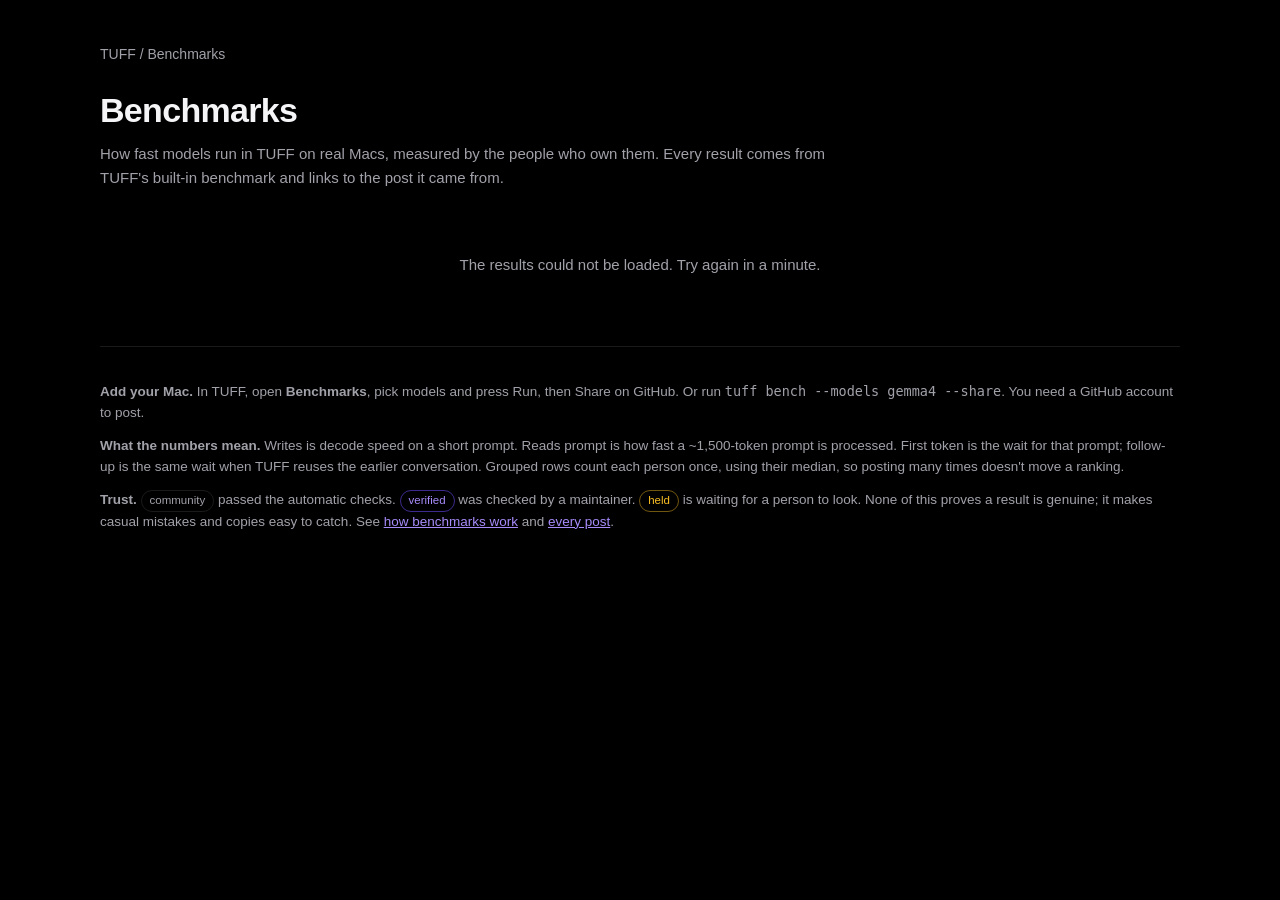
==== benchmarks/index.html @ 03c44d81 "Release TUFF 8.1.0: community benchmarks and a cleaner app Add a Benchmarks screen and `tuff bench`," ====
<!doctype html>
<html lang="en">
<head>
<meta charset="utf-8">
<meta name="viewport" content="width=device-width, initial-scale=1">
<meta http-equiv="Content-Security-Policy" content="default-src 'self'; script-src 'self'; style-src 'self' 'unsafe-inline'; img-src 'self'; connect-src 'self'; base-uri 'none'; form-action 'none'">
<title>TUFF Benchmarks: local LLM speed on Apple Silicon Macs</title>
<meta name="description" content="Community benchmarks of TUFF on Apple Silicon: decode speed, prompt processing and time to first token for Gemma, Qwen, GPT-OSS and MiniMax models on real Macs.">
<meta property="og:title" content="TUFF Benchmarks">
<meta property="og:description" content="How fast local language models run on real Apple Silicon Macs, measured by TUFF users.">
<meta property="og:image" content="https://rexmhall09.github.io/TUFF/assets/tuff-chat.png">
<link rel="icon" type="image/png" href="../assets/tuff-icon.png">
<style>
  :root {
    --bg: #000000;
    --surface: #121216;
    --surface-raised: #1a1a21;
    --border: rgba(255, 255, 255, 0.10);
    --text: #f5f5f7;
    --muted: #a1a1aa;
    --violet: #6F4DFF;
    --violet-light: #A78BFA;
    --green: #4ade80;
    --amber: #fbbf24;
  }
  * { box-sizing: border-box; }
  html { -webkit-text-size-adjust: 100%; }
  body {
    margin: 0; background: var(--bg); color: var(--text);
    font: 15px/1.55 -apple-system, BlinkMacSystemFont, "SF Pro Text", "Helvetica Neue", Arial, sans-serif;
    -webkit-font-smoothing: antialiased;
  }
  .wrap { max-width: 1120px; margin: 0 auto; padding: 0 20px; }
  header { padding: 44px 0 18px; }
  .crumbs { font-size: 14px; color: var(--muted); margin-bottom: 18px; }
  .crumbs a { color: var(--muted); text-decoration: none; }
  .crumbs a:hover { color: var(--text); }
  h1 { margin: 0 0 6px; font-size: 34px; letter-spacing: -0.02em; }
  h2 { font-size: 20px; margin: 30px 0 10px; letter-spacing: -0.01em; }
  p { color: var(--muted); margin: 0 0 12px; }
  a { color: var(--violet-light); }
  .lead { max-width: 760px; }
  .controls { display: flex; flex-wrap: wrap; gap: 10px; align-items: center; margin: 18px 0 14px; }
  select, .toggle {
    background: var(--surface); color: var(--text); border: 1px solid var(--border);
    border-radius: 999px; padding: 7px 12px; font: inherit; font-size: 14px;
  }
  .toggle { display: inline-flex; gap: 7px; align-items: center; color: var(--muted); cursor: pointer; }
  .toggle input { accent-color: var(--violet); margin: 0; }
  .segmented { display: inline-flex; border: 1px solid var(--border); border-radius: 999px; overflow: hidden; }
  .segmented button {
    background: transparent; color: var(--muted); border: 0; padding: 7px 14px; font: inherit; font-size: 14px; cursor: pointer;
  }
  .segmented button[aria-pressed="true"] { background: var(--surface-raised); color: var(--text); }
  .table-wrap { overflow-x: auto; border: 1px solid var(--border); border-radius: 14px; background: var(--surface); }
  table { width: 100%; border-collapse: collapse; font-size: 14px; }
  th, td { text-align: left; padding: 10px 12px; border-bottom: 1px solid var(--border); white-space: nowrap; }
  tr:last-child td { border-bottom: 0; }
  th { color: var(--muted); font-weight: 600; font-size: 13px; }
  th button { all: unset; cursor: pointer; }
  th button:focus-visible { outline: 2px solid var(--violet); outline-offset: 2px; border-radius: 4px; }
  th[aria-sort] button::after { content: " ▾"; color: var(--violet-light); }
  th[aria-sort="ascending"] button::after { content: " ▴"; }
  td.num, th.num { text-align: right; font-variant-numeric: tabular-nums; }
  td a { color: var(--text); text-decoration: none; }
  td a:hover { color: var(--violet-light); text-decoration: underline; }
  .range { color: var(--muted); font-size: 12.5px; margin-left: 4px; }
  .badge { display: inline-block; font-size: 11.5px; padding: 1px 8px; border-radius: 999px; border: 1px solid var(--border); color: var(--muted); }
  .badge.verified { color: var(--violet-light); border-color: color-mix(in srgb, var(--violet) 55%, transparent); }
  .badge.held { color: var(--amber); border-color: color-mix(in srgb, var(--amber) 45%, transparent); }
  .state { padding: 34px 20px; text-align: center; color: var(--muted); }
  .note { font-size: 13px; color: var(--muted); margin-top: 10px; }
  .cards { display: grid; gap: 12px; grid-template-columns: repeat(auto-fill, minmax(220px, 1fr)); margin: 6px 0 4px; }
  .card { background: var(--surface); border: 1px solid var(--border); border-radius: 14px; padding: 14px 16px; }
  .card .label { color: var(--muted); font-size: 12.5px; }
  .card .value { font-size: 22px; font-weight: 650; font-variant-numeric: tabular-nums; }
  .faster { color: var(--green); }
  .slower { color: var(--amber); }
  footer { padding: 34px 0 56px; color: var(--muted); font-size: 13.5px; border-top: 1px solid var(--border); margin-top: 36px; }
  footer p { font-size: 13.5px; }
  @media (max-width: 560px) { h1 { font-size: 28px; } header { padding-top: 30px; } }
</style>
</head>
<body>
<div class="wrap">
  <header>
    <div class="crumbs"><a href="../">TUFF</a> / <a href="#">Benchmarks</a><span id="crumb-extra"></span></div>
    <h1 id="title">Benchmarks</h1>
    <p class="lead" id="lead">How fast models run in TUFF on real Macs, measured by the people who own them. Every result comes from TUFF's built-in benchmark and links to the post it came from.</p>
  </header>
  <main id="view" aria-live="polite">
    <div class="state">Loading results…</div>
  </main>
  <footer>
    <p><strong>Add your Mac.</strong> In TUFF, open <strong>Benchmarks</strong>, pick models and press Run, then Share on GitHub. Or run <code>tuff bench --models gemma4 --share</code>. You need a GitHub account to post.</p>
    <p><strong>What the numbers mean.</strong> Writes is decode speed on a short prompt. Reads prompt is how fast a ~1,500-token prompt is processed. First token is the wait for that prompt; follow-up is the same wait when TUFF reuses the earlier conversation. Grouped rows count each person once, using their median, so posting many times doesn't move a ranking.</p>
    <p><strong>Trust.</strong> <span class="badge">community</span> passed the automatic checks. <span class="badge verified">verified</span> was checked by a maintainer. <span class="badge held">held</span> is waiting for a person to look. None of this proves a result is genuine; it makes casual mistakes and copies easy to catch. See <a href="https://github.com/rexmhall09/TUFF/blob/main/docs/BENCHMARKS.md">how benchmarks work</a> and <a href="https://github.com/rexmhall09/TUFF/discussions/categories/benchmarks">every post</a>.</p>
  </footer>
</div>
<script src="benchmarks.js"></script>
</body>
</html>
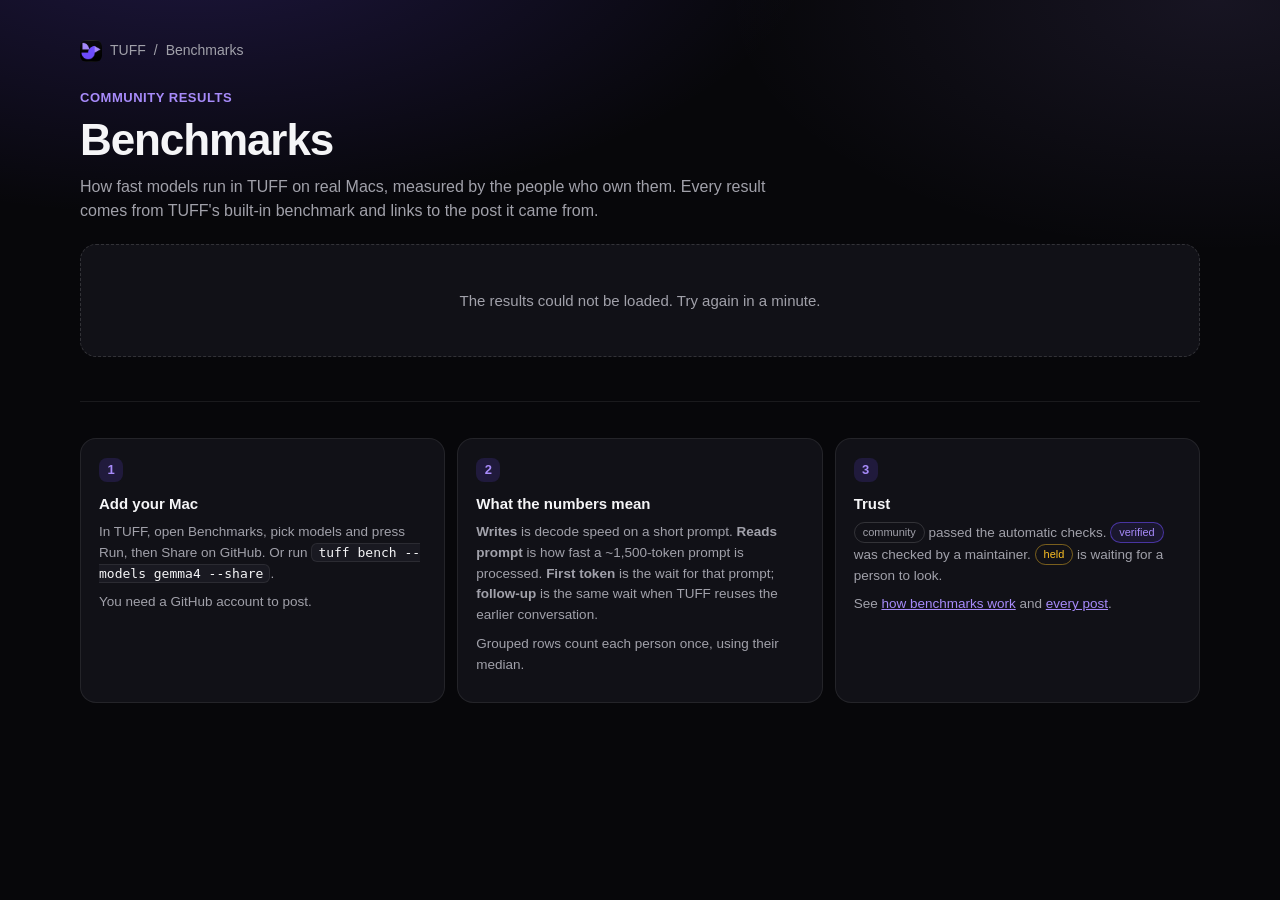
==== commit 6ba0cfc4: "Release TUFF 8.4.0: fixes from a round of app, CLI and server testing Chat: - Markdown results are c" ====
--- a/benchmarks/index.html
+++ b/benchmarks/index.html
@@ -12,16 +12,20 @@
 <link rel="icon" type="image/png" href="../assets/tuff-icon.png">
 <style>
   :root {
-    --bg: #000000;
-    --surface: #121216;
-    --surface-raised: #1a1a21;
-    --border: rgba(255, 255, 255, 0.10);
+    --bg: #07070a;
+    --surface: #111117;
+    --surface-raised: #191921;
+    --surface-hover: #1e1e28;
+    --border: rgba(255, 255, 255, 0.08);
+    --border-strong: rgba(255, 255, 255, 0.14);
     --text: #f5f5f7;
     --muted: #a1a1aa;
+    --faint: #71717a;
     --violet: #6F4DFF;
     --violet-light: #A78BFA;
     --green: #4ade80;
     --amber: #fbbf24;
+    --radius: 16px;
   }
   * { box-sizing: border-box; }
   html { -webkit-text-size-adjust: 100%; }
@@ -29,62 +33,128 @@
     margin: 0; background: var(--bg); color: var(--text);
     font: 15px/1.55 -apple-system, BlinkMacSystemFont, "SF Pro Text", "Helvetica Neue", Arial, sans-serif;
     -webkit-font-smoothing: antialiased;
+    background-image:
+      radial-gradient(900px 420px at 15% -10%, rgba(111, 77, 255, 0.22), transparent 70%),
+      radial-gradient(700px 360px at 95% 0%, rgba(167, 139, 250, 0.10), transparent 70%);
+    background-repeat: no-repeat;
   }
-  .wrap { max-width: 1120px; margin: 0 auto; padding: 0 20px; }
-  header { padding: 44px 0 18px; }
-  .crumbs { font-size: 14px; color: var(--muted); margin-bottom: 18px; }
+  .wrap { max-width: 1160px; margin: 0 auto; padding: 0 20px; }
+  header { padding: 40px 0 8px; }
+  .crumbs { display: flex; align-items: center; gap: 8px; font-size: 14px; color: var(--muted); margin-bottom: 26px; }
+  .crumbs img { width: 22px; height: 22px; border-radius: 6px; }
   .crumbs a { color: var(--muted); text-decoration: none; }
   .crumbs a:hover { color: var(--text); }
-  h1 { margin: 0 0 6px; font-size: 34px; letter-spacing: -0.02em; }
-  h2 { font-size: 20px; margin: 30px 0 10px; letter-spacing: -0.01em; }
+  .eyebrow { color: var(--violet-light); font-size: 13px; font-weight: 600; letter-spacing: 0.04em; text-transform: uppercase; margin: 0 0 8px; }
+  h1 { margin: 0 0 10px; font-size: clamp(30px, 5vw, 44px); line-height: 1.1; letter-spacing: -0.025em; }
+  h2 { font-size: 19px; margin: 36px 0 12px; letter-spacing: -0.01em; display: flex; flex-wrap: wrap; align-items: baseline; column-gap: 10px; row-gap: 2px; }
+  h2 small { font-size: 13px; font-weight: 400; color: var(--faint); }
   p { color: var(--muted); margin: 0 0 12px; }
   a { color: var(--violet-light); }
-  .lead { max-width: 760px; }
-  .controls { display: flex; flex-wrap: wrap; gap: 10px; align-items: center; margin: 18px 0 14px; }
-  select, .toggle {
-    background: var(--surface); color: var(--text); border: 1px solid var(--border);
-    border-radius: 999px; padding: 7px 12px; font: inherit; font-size: 14px;
+  code { font: 13px ui-monospace, SFMono-Regular, Menlo, monospace; background: var(--surface-raised); border: 1px solid var(--border); border-radius: 6px; padding: 1px 6px; color: var(--text); }
+  .lead { max-width: 720px; font-size: 16px; }
+
+  /* Summary */
+  .stats { display: grid; gap: 12px; grid-template-columns: repeat(4, minmax(0, 1fr)); margin: 26px 0 6px; }
+  .stat { background: linear-gradient(180deg, var(--surface-raised), var(--surface)); border: 1px solid var(--border); border-radius: var(--radius); padding: 16px 18px; min-width: 0; }
+  .stat .label { color: var(--muted); font-size: 12.5px; }
+  .stat .value { font-size: 26px; font-weight: 680; letter-spacing: -0.02em; font-variant-numeric: tabular-nums; margin-top: 2px; white-space: nowrap; overflow: hidden; text-overflow: ellipsis; }
+  .stat .detail { color: var(--faint); font-size: 12.5px; white-space: nowrap; overflow: hidden; text-overflow: ellipsis; }
+  .stat.accent .value { color: var(--violet-light); }
+
+  /* Fastest per model */
+  .bars { background: var(--surface); border: 1px solid var(--border); border-radius: var(--radius); padding: 8px; }
+  .bar-row { display: grid; grid-template-columns: minmax(120px, 190px) 1fr auto; gap: 14px; align-items: center; padding: 9px 10px; border-radius: 10px; color: var(--text); text-decoration: none; }
+  .bar-row:hover { background: var(--surface-hover); }
+  .bar-row .name { font-weight: 560; white-space: nowrap; overflow: hidden; text-overflow: ellipsis; }
+  .bar-row .name small { display: block; color: var(--faint); font-weight: 400; font-size: 12px; }
+  .track { height: 10px; background: rgba(255, 255, 255, 0.05); border-radius: 999px; overflow: hidden; }
+  .fill { height: 100%; border-radius: 999px; background: linear-gradient(90deg, var(--violet), var(--violet-light)); min-width: 6px; }
+  .bar-row .figure { font-variant-numeric: tabular-nums; font-weight: 600; min-width: 92px; text-align: right; }
+  .scale-note { font-size: 12.5px; color: var(--faint); margin: 8px 4px 0; }
+
+  /* Filters */
+  .controls { display: flex; flex-wrap: wrap; gap: 8px; align-items: center; margin: 14px 0 12px; padding: 10px; background: var(--surface); border: 1px solid var(--border); border-radius: var(--radius); }
+  .controls .spacer { flex: 1; }
+  select, .toggle, .reset {
+    background: var(--surface-raised); color: var(--text); border: 1px solid var(--border);
+    border-radius: 999px; padding: 7px 12px; font: inherit; font-size: 13.5px;
   }
+  select { appearance: none; -webkit-appearance: none; padding-right: 30px; cursor: pointer;
+    background-image: linear-gradient(45deg, transparent 50%, var(--muted) 50%), linear-gradient(135deg, var(--muted) 50%, transparent 50%);
+    background-position: calc(100% - 16px) 52%, calc(100% - 11px) 52%; background-size: 5px 5px; background-repeat: no-repeat; }
+  select:hover, .reset:hover { border-color: var(--border-strong); }
+  select.active { border-color: color-mix(in srgb, var(--violet) 60%, transparent); color: var(--violet-light); }
+  .reset { cursor: pointer; color: var(--muted); }
   .toggle { display: inline-flex; gap: 7px; align-items: center; color: var(--muted); cursor: pointer; }
   .toggle input { accent-color: var(--violet); margin: 0; }
-  .segmented { display: inline-flex; border: 1px solid var(--border); border-radius: 999px; overflow: hidden; }
+  .segmented { display: inline-flex; background: var(--surface-raised); border: 1px solid var(--border); border-radius: 999px; padding: 3px; }
   .segmented button {
-    background: transparent; color: var(--muted); border: 0; padding: 7px 14px; font: inherit; font-size: 14px; cursor: pointer;
+    background: transparent; color: var(--muted); border: 0; padding: 5px 13px; font: inherit; font-size: 13.5px; cursor: pointer; border-radius: 999px;
   }
-  .segmented button[aria-pressed="true"] { background: var(--surface-raised); color: var(--text); }
-  .table-wrap { overflow-x: auto; border: 1px solid var(--border); border-radius: 14px; background: var(--surface); }
+  .segmented button[aria-pressed="true"] { background: var(--violet); color: #fff; }
+  :is(select, button, a, input):focus-visible { outline: 2px solid var(--violet-light); outline-offset: 2px; }
+
+  /* Tables */
+  .table-wrap { overflow-x: auto; border: 1px solid var(--border); border-radius: var(--radius); background: var(--surface); }
   table { width: 100%; border-collapse: collapse; font-size: 14px; }
-  th, td { text-align: left; padding: 10px 12px; border-bottom: 1px solid var(--border); white-space: nowrap; }
+  th, td { text-align: left; padding: 11px 14px; border-bottom: 1px solid var(--border); white-space: nowrap; }
+  tbody tr { transition: background 120ms ease; }
+  tbody tr:hover { background: var(--surface-hover); }
   tr:last-child td { border-bottom: 0; }
-  th { color: var(--muted); font-weight: 600; font-size: 13px; }
+  thead th { color: var(--faint); font-weight: 600; font-size: 12px; text-transform: uppercase; letter-spacing: 0.04em; background: var(--surface-raised); position: sticky; top: 0; }
   th button { all: unset; cursor: pointer; }
-  th button:focus-visible { outline: 2px solid var(--violet); outline-offset: 2px; border-radius: 4px; }
-  th[aria-sort] button::after { content: " ▾"; color: var(--violet-light); }
+  th[aria-sort] { color: var(--violet-light); }
+  th[aria-sort] button::after { content: " ▾"; }
   th[aria-sort="ascending"] button::after { content: " ▴"; }
   td.num, th.num { text-align: right; font-variant-numeric: tabular-nums; }
+  td.rank { color: var(--faint); width: 1%; font-variant-numeric: tabular-nums; }
   td a { color: var(--text); text-decoration: none; }
   td a:hover { color: var(--violet-light); text-decoration: underline; }
-  .range { color: var(--muted); font-size: 12.5px; margin-left: 4px; }
-  .badge { display: inline-block; font-size: 11.5px; padding: 1px 8px; border-radius: 999px; border: 1px solid var(--border); color: var(--muted); }
-  .badge.verified { color: var(--violet-light); border-color: color-mix(in srgb, var(--violet) 55%, transparent); }
+  .speed { display: inline-flex; align-items: center; gap: 10px; justify-content: flex-end; }
+  .speed .track { width: 74px; height: 6px; }
+  .speed strong { font-weight: 620; }
+  .range { color: var(--faint); font-size: 12px; margin-left: 4px; }
+  .badge { display: inline-block; font-size: 11px; padding: 1px 8px; border-radius: 999px; border: 1px solid var(--border-strong); color: var(--muted); vertical-align: 1px; }
+  .badge.verified { color: var(--violet-light); border-color: color-mix(in srgb, var(--violet) 55%, transparent); background: rgba(111, 77, 255, 0.10); }
   .badge.held { color: var(--amber); border-color: color-mix(in srgb, var(--amber) 45%, transparent); }
-  .state { padding: 34px 20px; text-align: center; color: var(--muted); }
-  .note { font-size: 13px; color: var(--muted); margin-top: 10px; }
-  .cards { display: grid; gap: 12px; grid-template-columns: repeat(auto-fill, minmax(220px, 1fr)); margin: 6px 0 4px; }
-  .card { background: var(--surface); border: 1px solid var(--border); border-radius: 14px; padding: 14px 16px; }
+  .state { padding: 44px 20px; text-align: center; color: var(--muted); background: var(--surface); border: 1px dashed var(--border-strong); border-radius: var(--radius); }
+  .note { font-size: 13px; color: var(--faint); margin-top: 12px; }
+  .cards { display: grid; gap: 12px; grid-template-columns: repeat(auto-fill, minmax(150px, 1fr)); margin: 6px 0 4px; }
+  .card { background: linear-gradient(180deg, var(--surface-raised), var(--surface)); border: 1px solid var(--border); border-radius: var(--radius); padding: 14px 16px; }
   .card .label { color: var(--muted); font-size: 12.5px; }
-  .card .value { font-size: 22px; font-weight: 650; font-variant-numeric: tabular-nums; }
+  .card .value { font-size: 24px; font-weight: 680; font-variant-numeric: tabular-nums; letter-spacing: -0.02em; }
   .faster { color: var(--green); }
   .slower { color: var(--amber); }
-  footer { padding: 34px 0 56px; color: var(--muted); font-size: 13.5px; border-top: 1px solid var(--border); margin-top: 36px; }
-  footer p { font-size: 13.5px; }
-  @media (max-width: 560px) { h1 { font-size: 28px; } header { padding-top: 30px; } }
+
+  /* Footer */
+  footer { padding: 36px 0 60px; margin-top: 44px; border-top: 1px solid var(--border); }
+  .steps { display: grid; gap: 12px; grid-template-columns: repeat(3, minmax(0, 1fr)); }
+  .step { background: var(--surface); border: 1px solid var(--border); border-radius: var(--radius); padding: 18px; }
+  .step h3 { margin: 0 0 6px; font-size: 15px; }
+  .step p { font-size: 13.5px; margin: 0 0 8px; }
+  .step .num { display: inline-grid; place-items: center; width: 24px; height: 24px; border-radius: 8px; background: rgba(111, 77, 255, 0.16); color: var(--violet-light); font-size: 13px; font-weight: 700; margin-bottom: 10px; }
+
+  @media (max-width: 860px) {
+    .stats { grid-template-columns: repeat(2, minmax(0, 1fr)); }
+    .steps { grid-template-columns: 1fr; }
+  }
+  @media (max-width: 560px) {
+    header { padding-top: 26px; }
+    .bar-row { grid-template-columns: 1fr auto; }
+    .bar-row .track { grid-column: 1 / -1; order: 3; }
+    .speed .track { display: none; }
+    .controls .spacer { display: none; }
+    .stat .detail { white-space: normal; }
+    h2 small { flex-basis: 100%; }
+  }
+  @media (prefers-reduced-motion: reduce) { tbody tr { transition: none; } }
 </style>
 </head>
 <body>
 <div class="wrap">
   <header>
-    <div class="crumbs"><a href="../">TUFF</a> / <a href="#">Benchmarks</a><span id="crumb-extra"></span></div>
+    <div class="crumbs"><img src="../assets/tuff-icon.png" alt=""><a href="../">TUFF</a> / <a href="#">Benchmarks</a><span id="crumb-extra"></span></div>
+    <p class="eyebrow">Community results</p>
     <h1 id="title">Benchmarks</h1>
     <p class="lead" id="lead">How fast models run in TUFF on real Macs, measured by the people who own them. Every result comes from TUFF's built-in benchmark and links to the post it came from.</p>
   </header>
@@ -92,9 +162,26 @@
     <div class="state">Loading results…</div>
   </main>
   <footer>
-    <p><strong>Add your Mac.</strong> In TUFF, open <strong>Benchmarks</strong>, pick models and press Run, then Share on GitHub. Or run <code>tuff bench --models gemma4 --share</code>. You need a GitHub account to post.</p>
-    <p><strong>What the numbers mean.</strong> Writes is decode speed on a short prompt. Reads prompt is how fast a ~1,500-token prompt is processed. First token is the wait for that prompt; follow-up is the same wait when TUFF reuses the earlier conversation. Grouped rows count each person once, using their median, so posting many times doesn't move a ranking.</p>
-    <p><strong>Trust.</strong> <span class="badge">community</span> passed the automatic checks. <span class="badge verified">verified</span> was checked by a maintainer. <span class="badge held">held</span> is waiting for a person to look. None of this proves a result is genuine; it makes casual mistakes and copies easy to catch. See <a href="https://github.com/rexmhall09/TUFF/blob/main/docs/BENCHMARKS.md">how benchmarks work</a> and <a href="https://github.com/rexmhall09/TUFF/discussions/categories/benchmarks">every post</a>.</p>
+    <div class="steps">
+      <div class="step">
+        <div class="num">1</div>
+        <h3>Add your Mac</h3>
+        <p>In TUFF, open Benchmarks, pick models and press Run, then Share on GitHub. Or run <code>tuff bench --models gemma4 --share</code>.</p>
+        <p>You need a GitHub account to post.</p>
+      </div>
+      <div class="step">
+        <div class="num">2</div>
+        <h3>What the numbers mean</h3>
+        <p><strong>Writes</strong> is decode speed on a short prompt. <strong>Reads prompt</strong> is how fast a ~1,500-token prompt is processed. <strong>First token</strong> is the wait for that prompt; <strong>follow-up</strong> is the same wait when TUFF reuses the earlier conversation.</p>
+        <p>Grouped rows count each person once, using their median.</p>
+      </div>
+      <div class="step">
+        <div class="num">3</div>
+        <h3>Trust</h3>
+        <p><span class="badge">community</span> passed the automatic checks. <span class="badge verified">verified</span> was checked by a maintainer. <span class="badge held">held</span> is waiting for a person to look.</p>
+        <p>See <a href="https://github.com/rexmhall09/TUFF/blob/main/docs/BENCHMARKS.md">how benchmarks work</a> and <a href="https://github.com/rexmhall09/TUFF/discussions/categories/benchmarks">every post</a>.</p>
+      </div>
+    </div>
   </footer>
 </div>
 <script src="benchmarks.js"></script>
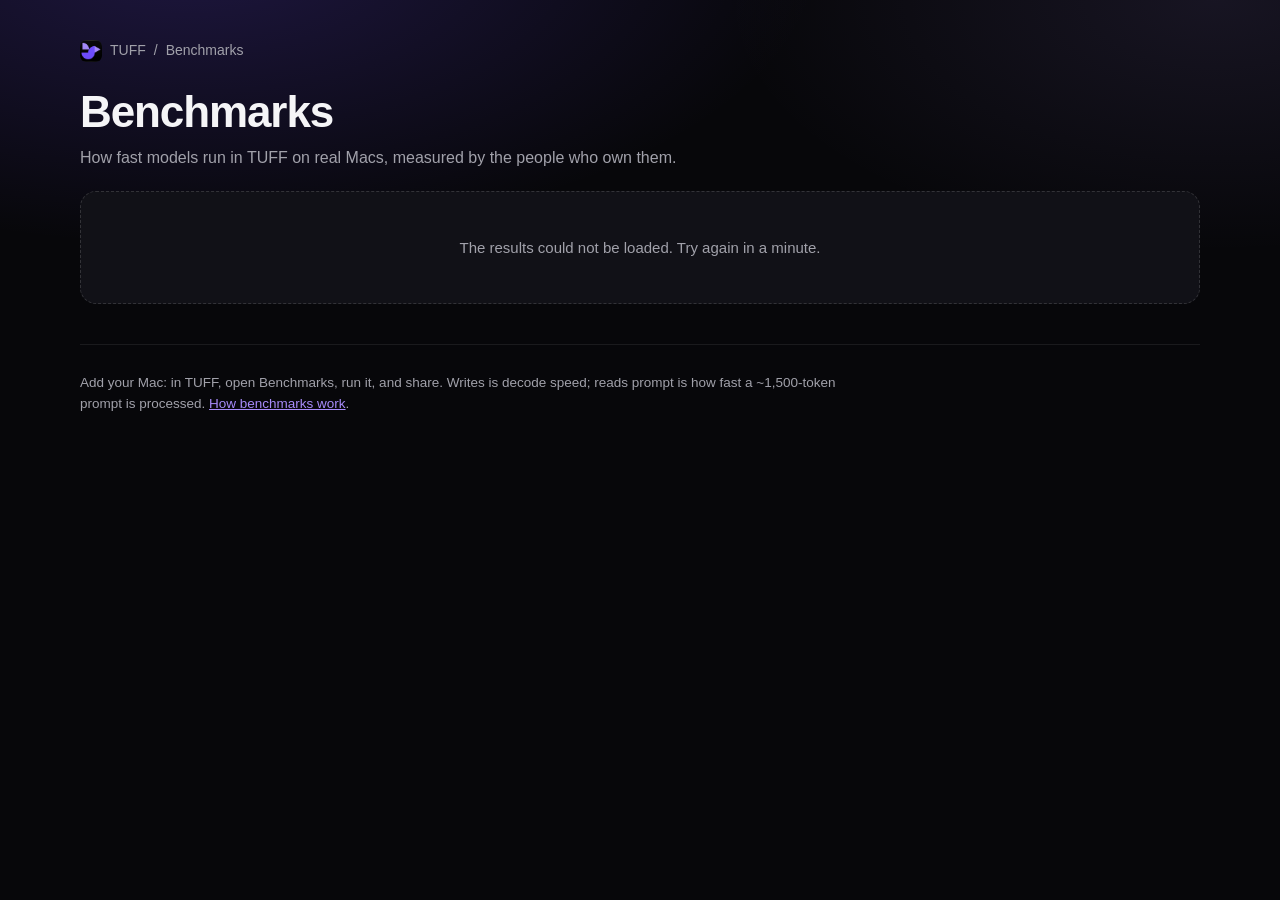
==== commit 1a4f8972: "Release TUFF 8.4.1: a cleaner sidebar, less small print, a simpler site The Chats section header is " ====
--- a/benchmarks/index.html
+++ b/benchmarks/index.html
@@ -127,7 +127,8 @@
   .slower { color: var(--amber); }
 
   /* Footer */
-  footer { padding: 36px 0 60px; margin-top: 44px; border-top: 1px solid var(--border); }
+  footer { padding: 28px 0 56px; margin-top: 40px; border-top: 1px solid var(--border); }
+  footer p { font-size: 13.5px; max-width: 760px; }
   .steps { display: grid; gap: 12px; grid-template-columns: repeat(3, minmax(0, 1fr)); }
   .step { background: var(--surface); border: 1px solid var(--border); border-radius: var(--radius); padding: 18px; }
   .step h3 { margin: 0 0 6px; font-size: 15px; }
@@ -154,34 +155,15 @@
 <div class="wrap">
   <header>
     <div class="crumbs"><img src="../assets/tuff-icon.png" alt=""><a href="../">TUFF</a> / <a href="#">Benchmarks</a><span id="crumb-extra"></span></div>
-    <p class="eyebrow">Community results</p>
     <h1 id="title">Benchmarks</h1>
-    <p class="lead" id="lead">How fast models run in TUFF on real Macs, measured by the people who own them. Every result comes from TUFF's built-in benchmark and links to the post it came from.</p>
+    <p class="lead" id="lead">How fast models run in TUFF on real Macs, measured by the people who own them.</p>
   </header>
   <main id="view" aria-live="polite">
     <div class="state">Loading results…</div>
   </main>
   <footer>
-    <div class="steps">
-      <div class="step">
-        <div class="num">1</div>
-        <h3>Add your Mac</h3>
-        <p>In TUFF, open Benchmarks, pick models and press Run, then Share on GitHub. Or run <code>tuff bench --models gemma4 --share</code>.</p>
-        <p>You need a GitHub account to post.</p>
-      </div>
-      <div class="step">
-        <div class="num">2</div>
-        <h3>What the numbers mean</h3>
-        <p><strong>Writes</strong> is decode speed on a short prompt. <strong>Reads prompt</strong> is how fast a ~1,500-token prompt is processed. <strong>First token</strong> is the wait for that prompt; <strong>follow-up</strong> is the same wait when TUFF reuses the earlier conversation.</p>
-        <p>Grouped rows count each person once, using their median.</p>
-      </div>
-      <div class="step">
-        <div class="num">3</div>
-        <h3>Trust</h3>
-        <p><span class="badge">community</span> passed the automatic checks. <span class="badge verified">verified</span> was checked by a maintainer. <span class="badge held">held</span> is waiting for a person to look.</p>
-        <p>See <a href="https://github.com/rexmhall09/TUFF/blob/main/docs/BENCHMARKS.md">how benchmarks work</a> and <a href="https://github.com/rexmhall09/TUFF/discussions/categories/benchmarks">every post</a>.</p>
-      </div>
-    </div>
+    <p>Add your Mac: in TUFF, open Benchmarks, run it, and share. Writes is decode speed; reads prompt is how fast a ~1,500-token prompt is processed.
+      <a href="https://github.com/rexmhall09/TUFF/blob/main/docs/BENCHMARKS.md">How benchmarks work</a>.</p>
   </footer>
 </div>
 <script src="benchmarks.js"></script>
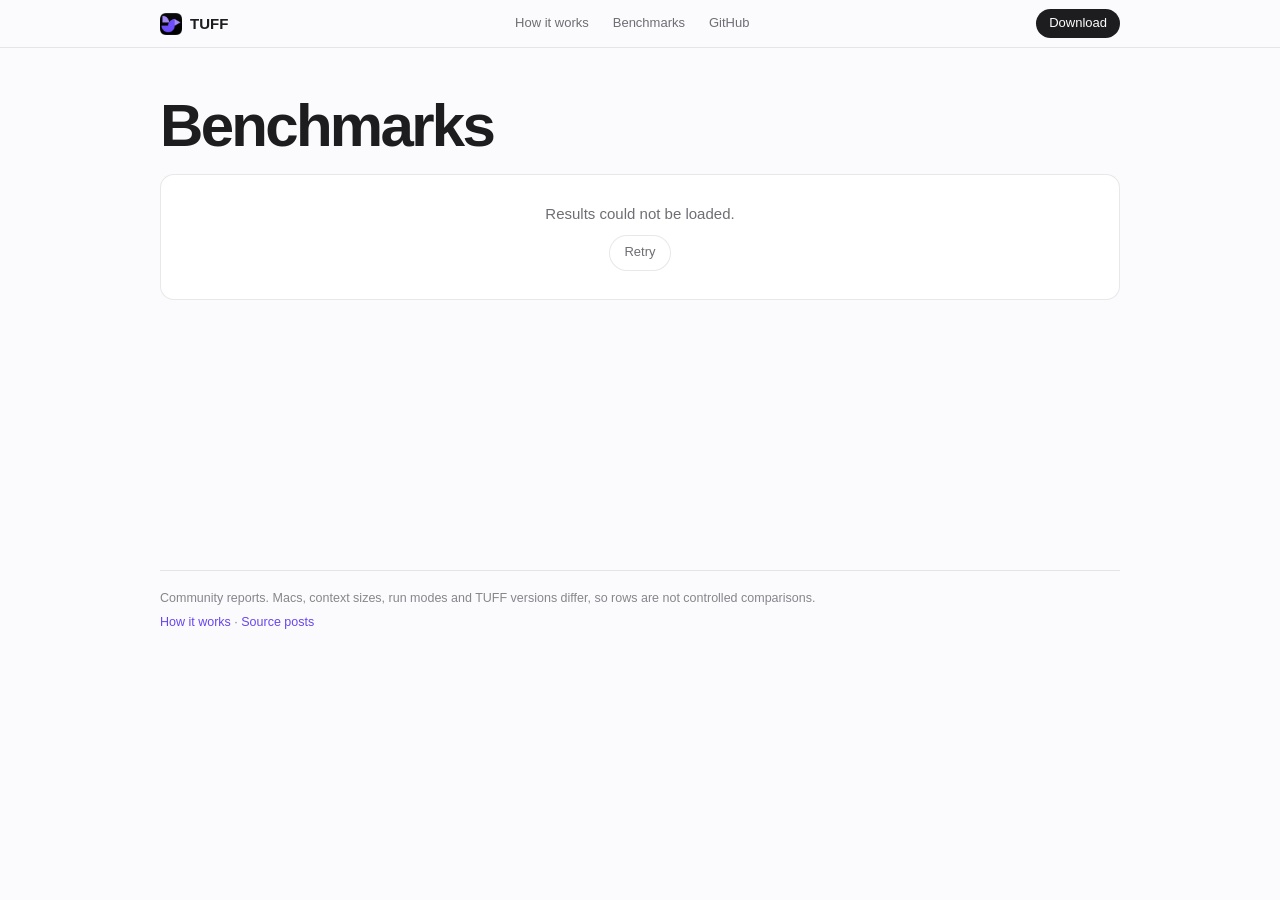
==== commit 102978ec: "TUFF 10.0.0: new film, simpler benchmarks, mobile layout" ====
--- a/benchmarks/index.html
+++ b/benchmarks/index.html
@@ -3,169 +3,30 @@
 <head>
 <meta charset="utf-8">
 <meta name="viewport" content="width=device-width, initial-scale=1">
-<meta http-equiv="Content-Security-Policy" content="default-src 'self'; script-src 'self'; style-src 'self' 'unsafe-inline'; img-src 'self'; connect-src 'self'; base-uri 'none'; form-action 'none'">
-<title>TUFF Benchmarks: local LLM speed on Apple Silicon Macs</title>
-<meta name="description" content="Community benchmarks of TUFF on Apple Silicon: decode speed, prompt processing and time to first token for Gemma, Qwen, GPT-OSS and MiniMax models on real Macs.">
-<meta property="og:title" content="TUFF Benchmarks">
-<meta property="og:description" content="How fast local language models run on real Apple Silicon Macs, measured by TUFF users.">
-<meta property="og:image" content="https://rexmhall09.github.io/TUFF/assets/tuff-chat.png">
+<meta http-equiv="Content-Security-Policy" content="default-src 'self'; script-src 'self'; style-src 'self'; img-src 'self'; connect-src 'self'; base-uri 'none'; form-action 'none'">
+<title>TUFF Benchmarks</title>
+<meta name="description" content="Community-submitted TUFF benchmark results from Apple Silicon Macs.">
 <link rel="icon" type="image/png" href="../assets/tuff-icon.png">
-<style>
-  :root {
-    --bg: #07070a;
-    --surface: #111117;
-    --surface-raised: #191921;
-    --surface-hover: #1e1e28;
-    --border: rgba(255, 255, 255, 0.08);
-    --border-strong: rgba(255, 255, 255, 0.14);
-    --text: #f5f5f7;
-    --muted: #a1a1aa;
-    --faint: #71717a;
-    --violet: #6F4DFF;
-    --violet-light: #A78BFA;
-    --green: #4ade80;
-    --amber: #fbbf24;
-    --radius: 16px;
-  }
-  * { box-sizing: border-box; }
-  html { -webkit-text-size-adjust: 100%; }
-  body {
-    margin: 0; background: var(--bg); color: var(--text);
-    font: 15px/1.55 -apple-system, BlinkMacSystemFont, "SF Pro Text", "Helvetica Neue", Arial, sans-serif;
-    -webkit-font-smoothing: antialiased;
-    background-image:
-      radial-gradient(900px 420px at 15% -10%, rgba(111, 77, 255, 0.22), transparent 70%),
-      radial-gradient(700px 360px at 95% 0%, rgba(167, 139, 250, 0.10), transparent 70%);
-    background-repeat: no-repeat;
-  }
-  .wrap { max-width: 1160px; margin: 0 auto; padding: 0 20px; }
-  header { padding: 40px 0 8px; }
-  .crumbs { display: flex; align-items: center; gap: 8px; font-size: 14px; color: var(--muted); margin-bottom: 26px; }
-  .crumbs img { width: 22px; height: 22px; border-radius: 6px; }
-  .crumbs a { color: var(--muted); text-decoration: none; }
-  .crumbs a:hover { color: var(--text); }
-  .eyebrow { color: var(--violet-light); font-size: 13px; font-weight: 600; letter-spacing: 0.04em; text-transform: uppercase; margin: 0 0 8px; }
-  h1 { margin: 0 0 10px; font-size: clamp(30px, 5vw, 44px); line-height: 1.1; letter-spacing: -0.025em; }
-  h2 { font-size: 19px; margin: 36px 0 12px; letter-spacing: -0.01em; display: flex; flex-wrap: wrap; align-items: baseline; column-gap: 10px; row-gap: 2px; }
-  h2 small { font-size: 13px; font-weight: 400; color: var(--faint); }
-  p { color: var(--muted); margin: 0 0 12px; }
-  a { color: var(--violet-light); }
-  code { font: 13px ui-monospace, SFMono-Regular, Menlo, monospace; background: var(--surface-raised); border: 1px solid var(--border); border-radius: 6px; padding: 1px 6px; color: var(--text); }
-  .lead { max-width: 720px; font-size: 16px; }
-
-  /* Summary */
-  .stats { display: grid; gap: 12px; grid-template-columns: repeat(4, minmax(0, 1fr)); margin: 26px 0 6px; }
-  .stat { background: linear-gradient(180deg, var(--surface-raised), var(--surface)); border: 1px solid var(--border); border-radius: var(--radius); padding: 16px 18px; min-width: 0; }
-  .stat .label { color: var(--muted); font-size: 12.5px; }
-  .stat .value { font-size: 26px; font-weight: 680; letter-spacing: -0.02em; font-variant-numeric: tabular-nums; margin-top: 2px; white-space: nowrap; overflow: hidden; text-overflow: ellipsis; }
-  .stat .detail { color: var(--faint); font-size: 12.5px; white-space: nowrap; overflow: hidden; text-overflow: ellipsis; }
-  .stat.accent .value { color: var(--violet-light); }
-
-  /* Fastest per model */
-  .bars { background: var(--surface); border: 1px solid var(--border); border-radius: var(--radius); padding: 8px; }
-  .bar-row { display: grid; grid-template-columns: minmax(120px, 190px) 1fr auto; gap: 14px; align-items: center; padding: 9px 10px; border-radius: 10px; color: var(--text); text-decoration: none; }
-  .bar-row:hover { background: var(--surface-hover); }
-  .bar-row .name { font-weight: 560; white-space: nowrap; overflow: hidden; text-overflow: ellipsis; }
-  .bar-row .name small { display: block; color: var(--faint); font-weight: 400; font-size: 12px; }
-  .track { height: 10px; background: rgba(255, 255, 255, 0.05); border-radius: 999px; overflow: hidden; }
-  .fill { height: 100%; border-radius: 999px; background: linear-gradient(90deg, var(--violet), var(--violet-light)); min-width: 6px; }
-  .bar-row .figure { font-variant-numeric: tabular-nums; font-weight: 600; min-width: 92px; text-align: right; }
-  .scale-note { font-size: 12.5px; color: var(--faint); margin: 8px 4px 0; }
-
-  /* Filters */
-  .controls { display: flex; flex-wrap: wrap; gap: 8px; align-items: center; margin: 14px 0 12px; padding: 10px; background: var(--surface); border: 1px solid var(--border); border-radius: var(--radius); }
-  .controls .spacer { flex: 1; }
-  select, .toggle, .reset {
-    background: var(--surface-raised); color: var(--text); border: 1px solid var(--border);
-    border-radius: 999px; padding: 7px 12px; font: inherit; font-size: 13.5px;
-  }
-  select { appearance: none; -webkit-appearance: none; padding-right: 30px; cursor: pointer;
-    background-image: linear-gradient(45deg, transparent 50%, var(--muted) 50%), linear-gradient(135deg, var(--muted) 50%, transparent 50%);
-    background-position: calc(100% - 16px) 52%, calc(100% - 11px) 52%; background-size: 5px 5px; background-repeat: no-repeat; }
-  select:hover, .reset:hover { border-color: var(--border-strong); }
-  select.active { border-color: color-mix(in srgb, var(--violet) 60%, transparent); color: var(--violet-light); }
-  .reset { cursor: pointer; color: var(--muted); }
-  .toggle { display: inline-flex; gap: 7px; align-items: center; color: var(--muted); cursor: pointer; }
-  .toggle input { accent-color: var(--violet); margin: 0; }
-  .segmented { display: inline-flex; background: var(--surface-raised); border: 1px solid var(--border); border-radius: 999px; padding: 3px; }
-  .segmented button {
-    background: transparent; color: var(--muted); border: 0; padding: 5px 13px; font: inherit; font-size: 13.5px; cursor: pointer; border-radius: 999px;
-  }
-  .segmented button[aria-pressed="true"] { background: var(--violet); color: #fff; }
-  :is(select, button, a, input):focus-visible { outline: 2px solid var(--violet-light); outline-offset: 2px; }
-
-  /* Tables */
-  .table-wrap { overflow-x: auto; border: 1px solid var(--border); border-radius: var(--radius); background: var(--surface); }
-  table { width: 100%; border-collapse: collapse; font-size: 14px; }
-  th, td { text-align: left; padding: 11px 14px; border-bottom: 1px solid var(--border); white-space: nowrap; }
-  tbody tr { transition: background 120ms ease; }
-  tbody tr:hover { background: var(--surface-hover); }
-  tr:last-child td { border-bottom: 0; }
-  thead th { color: var(--faint); font-weight: 600; font-size: 12px; text-transform: uppercase; letter-spacing: 0.04em; background: var(--surface-raised); position: sticky; top: 0; }
-  th button { all: unset; cursor: pointer; }
-  th[aria-sort] { color: var(--violet-light); }
-  th[aria-sort] button::after { content: " ▾"; }
-  th[aria-sort="ascending"] button::after { content: " ▴"; }
-  td.num, th.num { text-align: right; font-variant-numeric: tabular-nums; }
-  td.rank { color: var(--faint); width: 1%; font-variant-numeric: tabular-nums; }
-  td a { color: var(--text); text-decoration: none; }
-  td a:hover { color: var(--violet-light); text-decoration: underline; }
-  .speed { display: inline-flex; align-items: center; gap: 10px; justify-content: flex-end; }
-  .speed .track { width: 74px; height: 6px; }
-  .speed strong { font-weight: 620; }
-  .range { color: var(--faint); font-size: 12px; margin-left: 4px; }
-  .badge { display: inline-block; font-size: 11px; padding: 1px 8px; border-radius: 999px; border: 1px solid var(--border-strong); color: var(--muted); vertical-align: 1px; }
-  .badge.verified { color: var(--violet-light); border-color: color-mix(in srgb, var(--violet) 55%, transparent); background: rgba(111, 77, 255, 0.10); }
-  .badge.held { color: var(--amber); border-color: color-mix(in srgb, var(--amber) 45%, transparent); }
-  .state { padding: 44px 20px; text-align: center; color: var(--muted); background: var(--surface); border: 1px dashed var(--border-strong); border-radius: var(--radius); }
-  .note { font-size: 13px; color: var(--faint); margin-top: 12px; }
-  .cards { display: grid; gap: 12px; grid-template-columns: repeat(auto-fill, minmax(150px, 1fr)); margin: 6px 0 4px; }
-  .card { background: linear-gradient(180deg, var(--surface-raised), var(--surface)); border: 1px solid var(--border); border-radius: var(--radius); padding: 14px 16px; }
-  .card .label { color: var(--muted); font-size: 12.5px; }
-  .card .value { font-size: 24px; font-weight: 680; font-variant-numeric: tabular-nums; letter-spacing: -0.02em; }
-  .faster { color: var(--green); }
-  .slower { color: var(--amber); }
-
-  /* Footer */
-  footer { padding: 28px 0 56px; margin-top: 40px; border-top: 1px solid var(--border); }
-  footer p { font-size: 13.5px; max-width: 760px; }
-  .steps { display: grid; gap: 12px; grid-template-columns: repeat(3, minmax(0, 1fr)); }
-  .step { background: var(--surface); border: 1px solid var(--border); border-radius: var(--radius); padding: 18px; }
-  .step h3 { margin: 0 0 6px; font-size: 15px; }
-  .step p { font-size: 13.5px; margin: 0 0 8px; }
-  .step .num { display: inline-grid; place-items: center; width: 24px; height: 24px; border-radius: 8px; background: rgba(111, 77, 255, 0.16); color: var(--violet-light); font-size: 13px; font-weight: 700; margin-bottom: 10px; }
-
-  @media (max-width: 860px) {
-    .stats { grid-template-columns: repeat(2, minmax(0, 1fr)); }
-    .steps { grid-template-columns: 1fr; }
-  }
-  @media (max-width: 560px) {
-    header { padding-top: 26px; }
-    .bar-row { grid-template-columns: 1fr auto; }
-    .bar-row .track { grid-column: 1 / -1; order: 3; }
-    .speed .track { display: none; }
-    .controls .spacer { display: none; }
-    .stat .detail { white-space: normal; }
-    h2 small { flex-basis: 100%; }
-  }
-  @media (prefers-reduced-motion: reduce) { tbody tr { transition: none; } }
-</style>
+<link rel="stylesheet" href="benchmarks.css?v=2026-10-31-responsive">
 </head>
 <body>
+<nav><div class="wrap">
+  <a class="brand" href="../"><img src="../assets/tuff-icon.png" alt="">TUFF</a>
+  <div class="links"><a href="../#how">How it works</a><a href="./" aria-current="page">Benchmarks</a><a href="https://github.com/tuff-app/TUFF">GitHub</a></div>
+  <a class="download" href="https://github.com/tuff-app/TUFF/releases/latest">Download</a>
+</div></nav>
 <div class="wrap">
   <header>
-    <div class="crumbs"><img src="../assets/tuff-icon.png" alt=""><a href="../">TUFF</a> / <a href="#">Benchmarks</a><span id="crumb-extra"></span></div>
+    <p class="crumb" id="crumb" hidden></p>
     <h1 id="title">Benchmarks</h1>
-    <p class="lead" id="lead">How fast models run in TUFF on real Macs, measured by the people who own them.</p>
+    <p class="sub" id="subtitle"></p>
   </header>
-  <main id="view" aria-live="polite">
-    <div class="state">Loading results…</div>
-  </main>
+  <main id="view" aria-live="polite"><div class="state">Loading…</div></main>
   <footer>
-    <p>Add your Mac: in TUFF, open Benchmarks, run it, and share. Writes is decode speed; reads prompt is how fast a ~1,500-token prompt is processed.
-      <a href="https://github.com/rexmhall09/TUFF/blob/main/docs/BENCHMARKS.md">How benchmarks work</a>.</p>
+    <p>Community reports. Macs, context sizes, run modes and TUFF versions differ, so rows are not controlled comparisons.</p>
+    <p><a href="https://github.com/tuff-app/TUFF/blob/main/docs/BENCHMARKS.md">How it works</a> · <a href="https://github.com/tuff-app/TUFF/discussions/categories/benchmarks">Source posts</a> <span id="updated"></span></p>
   </footer>
 </div>
-<script src="benchmarks.js"></script>
+<script src="benchmarks.js?v=2026-10-31-responsive"></script>
 </body>
 </html>
--- a/benchmarks/benchmarks.css
+++ b/benchmarks/benchmarks.css
@@ -0,0 +1,148 @@
+:root { --bg:#fbfbfd; --card:#fff; --soft:#f5f5f7; --ink:#1d1d1f; --muted:#6e6e73; --faint:#86868b; --line:rgba(0,0,0,.09); --accent:#6845ee; --wash:#f2efff; --warn:#865900; --warn-bg:#fff3d9; --good:#1a7f45; }
+* { box-sizing:border-box; }
+html { -webkit-text-size-adjust:100%; }
+body { margin:0; background:var(--bg); color:var(--ink); font:15px/1.45 -apple-system,BlinkMacSystemFont,"SF Pro Text","Helvetica Neue",Arial,sans-serif; -webkit-font-smoothing:antialiased; overflow-x:hidden; }
+a { color:var(--accent); text-decoration:none; }
+a:hover { text-decoration:underline; }
+button, select { font:inherit; color:inherit; }
+:focus-visible { outline:2px solid var(--accent); outline-offset:2px; }
+[hidden] { display:none !important; }
+.wrap { width:min(100% - 40px, 960px); margin:0 auto; }
+
+nav { position:sticky; top:0; z-index:5; height:48px; background:rgba(251,251,253,.9); backdrop-filter:blur(18px); -webkit-backdrop-filter:blur(18px); border-bottom:1px solid var(--line); }
+nav .wrap { height:100%; display:flex; align-items:center; justify-content:space-between; }
+.brand { display:flex; align-items:center; gap:8px; color:var(--ink); font-weight:650; }
+.brand:hover { text-decoration:none; }
+.brand img { width:22px; height:22px; }
+.links { display:flex; gap:24px; font-size:13px; }
+.links a { color:var(--muted); }
+.download { border-radius:999px; background:var(--ink); color:#fff !important; padding:5px 13px; font-size:13px; }
+.download:hover { text-decoration:none; opacity:.85; }
+
+header { padding:48px 0 18px; }
+h1 { font-size:clamp(36px,8vw,60px); line-height:1; letter-spacing:-.045em; margin:0; overflow-wrap:anywhere; }
+.crumb { margin:0 0 10px; font-size:13px; color:var(--muted); }
+.sub { margin:10px 0 0; color:var(--muted); font-size:14px; }
+.sub:empty { display:none; }
+.sub a { margin-right:6px; }
+
+/* Controls */
+.bar { display:flex; flex-wrap:wrap; gap:8px; align-items:center; margin:0 0 10px; }
+.bar .grow { flex:1; }
+.pill, .seg button, select { min-height:36px; border:1px solid var(--line); background:var(--card); border-radius:999px; padding:6px 14px; font-size:13px; cursor:pointer; }
+.pill[aria-pressed="true"], .pill[aria-expanded="true"] { border-color:var(--accent); color:var(--accent); background:var(--wash); }
+.pill b { font-weight:650; }
+.seg { display:inline-flex; background:var(--soft); border:1px solid var(--line); border-radius:999px; padding:2px; }
+.seg button { border:0; background:transparent; min-height:30px; }
+.seg button[aria-pressed="true"] { background:var(--ink); color:#fff; }
+select { appearance:none; -webkit-appearance:none; padding-right:28px; max-width:100%; background-image:linear-gradient(45deg,transparent 50%,var(--muted) 50%),linear-gradient(135deg,var(--muted) 50%,transparent 50%); background-position:calc(100% - 15px) 52%,calc(100% - 10px) 52%; background-size:5px 5px; background-repeat:no-repeat; }
+select.on { border-color:var(--accent); color:var(--accent); background-color:var(--wash); }
+.panel { display:grid; grid-template-columns:repeat(4,minmax(0,1fr)); gap:8px; margin:0 0 12px; padding:10px; background:var(--card); border:1px solid var(--line); border-radius:14px; }
+.panel .row { grid-column:1 / -1; display:none; gap:8px; flex-wrap:wrap; }
+.panel select { width:100%; border-radius:10px; }
+.sortbox { display:inline-flex; gap:4px; }
+.sortbox select { border-radius:999px 0 0 999px; }
+.sortbox .pill { border-radius:0 999px 999px 0; min-width:38px; padding:6px 10px; }
+.view-mobile { display:none; }
+
+/* Result rows */
+.cols, .item > .head { display:grid; grid-template-columns:minmax(0,1.5fr) minmax(130px,1fr) 84px 74px 74px 36px; gap:12px; align-items:center; }
+.cols { padding:0 16px 6px; font-size:11px; letter-spacing:.04em; text-transform:uppercase; color:var(--faint); }
+.cols button { all:unset; cursor:pointer; text-transform:uppercase; letter-spacing:.04em; }
+.cols button:focus-visible { outline:2px solid var(--accent); outline-offset:2px; }
+.cols [aria-sort] button { color:var(--accent); }
+.cols [aria-sort="descending"] button::after { content:" ↓"; }
+.cols [aria-sort="ascending"] button::after { content:" ↑"; }
+.cols .n { text-align:right; }
+.list { display:grid; gap:8px; }
+.item { background:var(--card); border:1px solid var(--line); border-radius:14px; min-width:0; }
+.item.held { background:#fffdf7; border-style:dashed; }
+.item > .head { padding:12px 16px; }
+.who { min-width:0; }
+.who .name { font-weight:650; overflow-wrap:anywhere; }
+.who .name a { color:var(--ink); }
+.who .setup { color:var(--muted); font-size:12.5px; overflow-wrap:anywhere; }
+.tags { display:block; color:var(--faint); font-size:12px; overflow-wrap:anywhere; }
+.badge { display:inline-block; margin-left:6px; padding:0 7px; border-radius:999px; background:var(--wash); color:var(--accent); font-size:11px; font-weight:600; vertical-align:1px; }
+.badge.held { background:var(--warn-bg); color:var(--warn); }
+.m { font-variant-numeric:tabular-nums; white-space:nowrap; }
+.m .k { display:none; }
+.m.n { text-align:right; }
+.m.main strong { font-weight:650; }
+.m small { color:var(--faint); font-size:11px; margin-left:3px; }
+.track { display:block; height:4px; margin-top:6px; border-radius:99px; background:var(--soft); overflow:hidden; }
+.fill { display:block; height:100%; border-radius:inherit; background:var(--accent); }
+.na { color:var(--faint); }
+.toggle { width:32px; height:32px; border:0; background:var(--soft); border-radius:50%; cursor:pointer; justify-self:end; position:relative; }
+.toggle::before { content:""; position:absolute; left:11px; top:11px; width:7px; height:7px; border-right:1.5px solid var(--muted); border-bottom:1.5px solid var(--muted); transform:rotate(45deg); transition:transform .15s; }
+.toggle[aria-expanded="true"]::before { transform:rotate(-135deg); top:14px; }
+.drill { border-top:1px solid var(--line); padding:6px 16px 12px; }
+.drill dl { display:grid; grid-template-columns:repeat(auto-fill,minmax(150px,1fr)); gap:8px 16px; margin:10px 0 0; font-size:12.5px; }
+.drill dt { color:var(--faint); font-size:11px; text-transform:uppercase; letter-spacing:.04em; }
+.drill dd { margin:0; overflow-wrap:anywhere; font-variant-numeric:tabular-nums; }
+.runs { margin-top:8px; display:grid; gap:0; }
+.run { display:grid; grid-template-columns:minmax(0,1fr) auto auto auto auto auto; gap:6px 14px; padding:8px 0; border-top:1px solid var(--line); font-size:12.5px; align-items:baseline; font-variant-numeric:tabular-nums; }
+.run:first-child { border-top:0; }
+.run .a { min-width:0; overflow-wrap:anywhere; }
+.run .rd, .run .rp, .run .rf, .run .rft { white-space:nowrap; }
+.run .d { color:var(--faint); }
+.sect { margin:22px 0 8px; font-size:13px; font-weight:600; color:var(--muted); display:flex; gap:8px; align-items:baseline; }
+.sect small { font-weight:400; color:var(--faint); }
+.series { margin:0 0 10px; }
+.series h3 { margin:12px 0 4px; font-size:13px; font-weight:600; }
+.series .row2 { display:grid; grid-template-columns:70px 1fr auto; gap:10px; padding:5px 0; font-size:13px; border-top:1px solid var(--line); font-variant-numeric:tabular-nums; }
+.series .row2 span:last-child { text-align:right; color:var(--muted); }
+.up { color:var(--good); }
+.down { color:var(--warn); }
+.chips { display:flex; flex-wrap:wrap; gap:6px; margin-top:10px; }
+.chips a { border:1px solid var(--line); background:var(--card); border-radius:999px; padding:4px 12px; font-size:13px; color:var(--ink); }
+.state { padding:28px 18px; text-align:center; color:var(--muted); background:var(--card); border:1px solid var(--line); border-radius:14px; }
+.state button { margin-top:10px; }
+footer { border-top:1px solid var(--line); margin-top:36px; padding:18px 0 40px; color:var(--faint); font-size:12.5px; }
+footer p { margin:0 0 6px; }
+#updated { margin-left:6px; }
+main { min-height:40vh; }
+
+@media (max-width:760px) {
+  .wrap { width:min(100% - 28px, 960px); }
+  .links { display:none; }
+  header { padding:32px 0 14px; }
+  .panel { grid-template-columns:repeat(2,minmax(0,1fr)); }
+  .cols { display:none; }
+  .bar { flex-wrap:nowrap; gap:6px; }
+  .filters-toggle { flex:none; padding-inline:10px; }
+  .seg { display:none; }
+  .view-mobile { display:block; flex:none; width:82px; min-width:0; padding:6px 20px 6px 10px; }
+  .sortbox { display:inline-flex; flex:none; gap:0; }
+  .sortbox select { width:82px; min-width:0; padding:6px 20px 6px 10px; }
+  .sortbox .pill { min-width:34px; width:34px; padding:6px 8px; }
+  .held-toolbar, .clear-desktop { display:none; }
+  .held-mobile, .clear-mobile { display:inline-flex; }
+  .panel .row { display:flex; align-items:center; }
+  .item > .head { grid-template-columns:minmax(0,1fr) minmax(0,1fr) minmax(0,1fr) 34px; grid-template-areas:"who who who tg" "dec dec dec dec" "pre ttf fol fol"; gap:6px 8px; padding:12px; }
+  .who { grid-area:who; }
+  .toggle { grid-area:tg; }
+  .m.main { grid-area:dec; }
+  .m.pre { grid-area:pre; } .m.ttf { grid-area:ttf; } .m.fol { grid-area:fol; }
+  .m.n { text-align:left; }
+  .m .k { display:block; font-size:10.5px; color:var(--faint); text-transform:uppercase; letter-spacing:.04em; }
+  .m.main .k { display:inline; margin-right:6px; }
+  .run { grid-template-columns:repeat(2,minmax(0,1fr)); gap:8px 12px; align-items:start; }
+  .run .a { grid-column:1 / -1; }
+  .run .rd { grid-column:1; }
+  .run .rp { grid-column:2; }
+  .run .rf { grid-column:1; }
+  .run .rft { grid-column:2; }
+  .run .d { grid-column:1 / -1; justify-self:end; }
+  .run .rd::before, .run .rp::before, .run .rf::before, .run .rft::before { display:block; margin-bottom:2px; color:var(--faint); font-size:10.5px; letter-spacing:.04em; text-transform:uppercase; white-space:normal; }
+  .run .rd::before { content:"Decode"; }
+  .run .rp::before { content:"Prefill"; }
+  .run .rf::before { content:"First token"; }
+  .run .rft::before { content:"Follow-up"; }
+}
+@media (max-width:360px) {
+  .wrap { width:calc(100% - 24px); }
+  .panel { grid-template-columns:minmax(0,1fr); }
+  .view-mobile, .sortbox select { width:86px; padding-right:18px; }
+}
+@media (prefers-reduced-motion:reduce) { *,*::before,*::after { transition:none !important; scroll-behavior:auto !important; } }
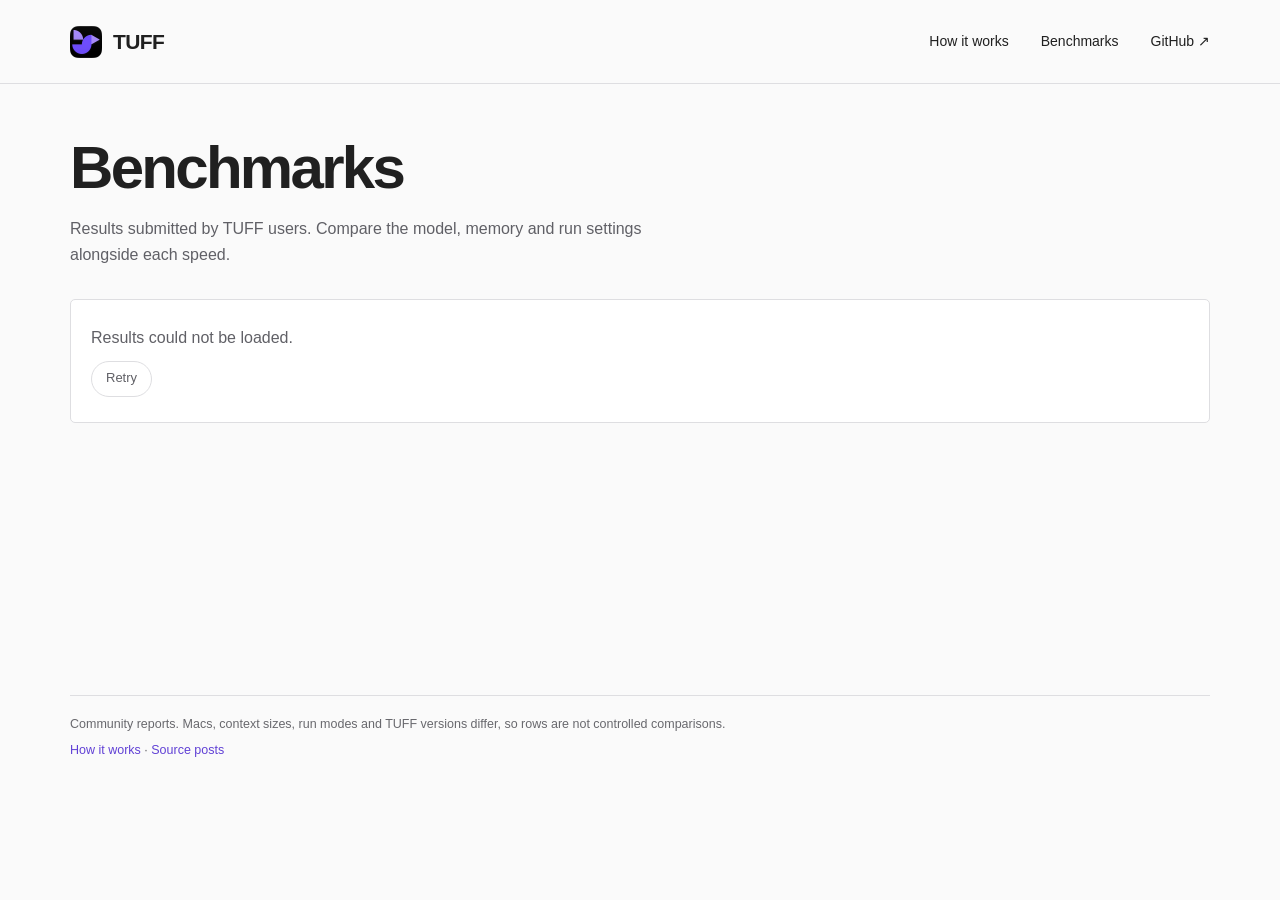
==== commit 8b8fed4f: "Redesign TUFF website and link 11.0.3" ====
--- a/benchmarks/index.html
+++ b/benchmarks/index.html
@@ -7,19 +7,21 @@
 <title>TUFF Benchmarks</title>
 <meta name="description" content="Community-submitted TUFF benchmark results from Apple Silicon Macs.">
 <link rel="icon" type="image/png" href="../assets/tuff-icon.png">
-<link rel="stylesheet" href="benchmarks.css?v=2026-10-31-responsive">
+<link rel="stylesheet" href="benchmarks.css?v=2026-11-11">
+<link rel="stylesheet" href="../assets/site.css?v=2026-11-11">
 </head>
 <body>
-<nav><div class="wrap">
-  <a class="brand" href="../"><img src="../assets/tuff-icon.png" alt="">TUFF</a>
-  <div class="links"><a href="../#how">How it works</a><a href="./" aria-current="page">Benchmarks</a><a href="https://github.com/tuff-app/TUFF">GitHub</a></div>
-  <a class="download" href="https://github.com/tuff-app/TUFF/releases/latest">Download</a>
+<a class="skip" href="#view">Skip to results</a>
+<nav class="site-nav" aria-label="Main navigation"><div class="wrap">
+ <a class="brand" href="../" aria-label="TUFF home"><img src="../assets/tuff-icon.png" width="32" height="32" alt="">TUFF</a>
+ <div class="nav-links"><a href="../#how">How it works</a><a href="./" aria-current="page">Benchmarks</a><a href="https://github.com/tuff-app/TUFF">GitHub ↗</a></div>
 </div></nav>
 <div class="wrap">
   <header>
     <p class="crumb" id="crumb" hidden></p>
     <h1 id="title">Benchmarks</h1>
     <p class="sub" id="subtitle"></p>
+    <p class="benchmark-intro">Results submitted by TUFF users. Compare the model, memory and run settings alongside each speed.</p>
   </header>
   <main id="view" aria-live="polite"><div class="state">Loading…</div></main>
   <footer>
--- a/benchmarks/benchmarks.css
+++ b/benchmarks/benchmarks.css
@@ -146,3 +146,13 @@
   .view-mobile, .sortbox select { width:86px; padding-right:18px; }
 }
 @media (prefers-reduced-motion:reduce) { *,*::before,*::after { transition:none !important; scroll-behavior:auto !important; } }
+
+/* Product-site typography; the measurements retain their existing layout. */
+.benchmark-intro{max-width:640px;color:var(--muted);font-size:16px;margin:18px 0 14px}
+.item,.state{border-radius:5px;box-shadow:none}
+.item{border-inline:0;border-top:0;border-bottom:1px solid var(--line);background:transparent}
+.item.held{border:1px dashed var(--line)}
+.list{gap:0}.item>.head{padding:18px 10px}.badge{border-radius:3px}
+header{padding-top:54px}h1{font-weight:600}.track{height:3px}
+.filters select,.filters input{border-radius:4px}.state{text-align:left;padding:25px 20px}
+@media(max-width:640px){header{padding-top:34px}.benchmark-intro{font-size:14px}.item>.head{padding:16px 0}}
--- a/assets/site.css
+++ b/assets/site.css
@@ -0,0 +1,5 @@
+:root{--bg:#fafafa;--ink:#202020;--muted:#606066;--line:#dedee1;--accent:#6040d5;--card:#fff;--soft:#f0f0f2;--faint:#68686d;--wash:#eeebf7}
+*{box-sizing:border-box}html{-webkit-text-size-adjust:100%;scroll-behavior:smooth;scroll-padding-top:30px}body{margin:0;background:var(--bg);color:var(--ink);font:16px/1.6 -apple-system,BlinkMacSystemFont,"Helvetica Neue",Arial,sans-serif;-webkit-font-smoothing:antialiased}a{color:var(--accent);text-underline-offset:4px}a:hover{text-decoration-thickness:2px}button{font:inherit;cursor:pointer}button,a{-webkit-tap-highlight-color:transparent}:focus-visible{outline:2px solid var(--accent);outline-offset:5px}img{max-width:100%;height:auto}.wrap{width:min(1140px,calc(100% - 80px));margin-inline:auto}.skip{position:absolute;left:20px;top:-100px;z-index:20;background:var(--card);padding:12px}.skip:focus{top:12px}.site-nav{height:84px;position:static;background:var(--bg);border-bottom:1px solid var(--line);box-shadow:none;backdrop-filter:none}.site-nav .wrap{height:100%;display:flex;align-items:center;justify-content:space-between;gap:24px}.brand{display:flex;align-items:center;gap:11px;font-size:21px;font-weight:750;letter-spacing:-.6px;color:var(--ink);text-decoration:none}.brand img{width:32px;height:32px}.nav-links{display:flex;align-items:center;gap:32px;font-size:14px}.nav-links a{color:var(--ink);text-decoration:none}.nav-links a:hover{text-decoration:underline}.home h1,.home h2,.home h3{letter-spacing:-.045em;line-height:1.1}.home h1{font-size:clamp(45px,5.7vw,76px);font-weight:650;margin:0 0 24px}.home h2{font-size:34px;font-weight:600;margin:0 0 22px}.home h3{font-size:19px;font-weight:600;margin:0 0 16px}.intro{display:grid;grid-template-columns:1fr 280px;align-items:end;gap:80px;padding:76px 0 46px}.lede{font-size:19px;line-height:1.55;max-width:600px;color:var(--muted);margin:0}.get-app{padding-bottom:5px}.download-button{display:flex;align-items:center;justify-content:space-between;gap:24px;background:var(--ink);color:white;padding:15px 20px;border-radius:7px;font-size:16px;font-weight:600;text-decoration:none}.download-button:hover{background:#414146;text-decoration:none}.get-app p{font-size:13px;color:var(--muted);margin:14px 0 10px}.text-link{font-size:13px}.product{margin:0}.window-crop{aspect-ratio:1812/1224;overflow:hidden;position:relative;border-radius:2.5%;background:#ddd;outline:1px solid #0000000f}.window-crop img{position:absolute;width:110.3753%;max-width:none;height:auto;left:-5.1876%;top:-5.2288%}.product figcaption{display:flex;justify-content:space-between;align-items:center;gap:16px;margin-top:15px;color:var(--muted);font-size:12px}.appearance{display:flex;align-items:center;gap:17px}.appearance button{border:0;background:none;padding:4px 0;color:var(--muted);font-size:12px}.appearance button[aria-pressed=true]{color:var(--ink);text-decoration:underline;text-underline-offset:5px;font-weight:650}.appearance a{color:var(--muted);margin-left:10px}.app-details{display:grid;grid-template-columns:1fr 1.55fr;gap:100px;padding:90px 0 80px}.app-details>div p{color:var(--muted);margin:0 0 24px}.app-details>div a{font-size:14px}.detail-list{margin:0}.detail-list>div{padding:20px 0;border-top:1px solid var(--line);display:grid;grid-template-columns:155px 1fr;gap:25px}.detail-list>div:first-child{padding-top:0;border:0}.detail-list dt{font-weight:600;line-height:1.4}.detail-list dd{margin:0;color:var(--muted);font-size:15px}.engine{border-block:1px solid var(--line);padding:65px 0;display:grid;grid-template-columns:1fr 1.2fr;gap:60px;align-items:center}.engine-copy p{font-size:15px;color:var(--muted)}.engine-copy a{font-size:14px}.engine-figure{min-width:0}.chip{display:block;width:100%;aspect-ratio:1190/486;background:#0b0a10;border-radius:5px}.engine-figure p{font-size:12px;color:var(--muted);margin:10px 0 0;display:flex;justify-content:space-between;gap:15px}.engine-figure button{background:none;border:0;color:var(--accent);padding:0;font-size:12px;white-space:nowrap}.requirements{padding:80px 0;display:grid;grid-template-columns:1.1fr 1fr;gap:100px}.requirements p{color:var(--muted);font-size:15px}.install-command{padding-top:4px;min-width:0}.command{display:flex;align-items:center;gap:16px;justify-content:space-between;border-block:1px solid var(--line);padding:16px 0}.command code{font:12px/1.6 ui-monospace,SFMono-Regular,Menlo,monospace;overflow-wrap:anywhere}.command button{background:none;border:1px solid var(--line);border-radius:4px;padding:5px 11px;font-size:12px;color:var(--ink)}#copy-status:empty{display:none}.benchmark-link{border-top:1px solid var(--line);padding:35px 0 45px;display:flex;align-items:center;justify-content:space-between;gap:35px}.home .benchmark-link h2{font-size:25px;margin-bottom:8px}.benchmark-link p{color:var(--muted);font-size:14px;margin:0}.benchmark-link>a{flex-shrink:0;font-size:14px}.site-footer{border-top:1px solid var(--line);padding:35px 0 45px;display:flex;justify-content:space-between;gap:25px;font-size:12px;color:var(--muted)}.footer-name{font-size:17px;color:var(--ink);text-decoration:none;font-weight:700}.site-footer p{margin:8px 0 0}.footer-links{display:flex;gap:24px;align-items:start}.footer-links a{color:var(--muted)}
+@media(max-width:900px){.intro{gap:35px;grid-template-columns:1fr 240px}.app-details,.requirements{gap:45px}.detail-list>div{grid-template-columns:125px 1fr;gap:20px}.engine{gap:35px;grid-template-columns:1fr}.engine-figure{max-width:760px}.home h2{font-size:30px}}
+@media(max-width:640px){.wrap{width:calc(100% - 36px)}.site-nav{height:70px}.site-nav .wrap{gap:16px}.nav-links{gap:19px;font-size:12px}.nav-links>a:first-child{display:none}.intro{padding:44px 0 30px;grid-template-columns:1fr;gap:26px}.home h1{font-size:48px;margin-bottom:20px}.lede{font-size:17px}.get-app{max-width:310px}.get-app p{margin-top:10px}.download-button{padding:13px 17px}.window-crop{border-radius:9px}.product figcaption{align-items:start;flex-direction:column;gap:8px}.appearance{gap:20px}.app-details,.requirements{grid-template-columns:1fr;gap:30px;padding:48px 0}.detail-list>div{grid-template-columns:1fr;gap:8px;padding:17px 0}.detail-list dd{font-size:15px}.home h2{font-size:29px;margin-bottom:16px}.engine{padding:42px 0;gap:28px}.engine-figure p{flex-wrap:wrap;gap:4px}.benchmark-link{align-items:start;flex-direction:column;gap:17px;padding:30px 0}.site-footer{flex-direction:column;gap:25px}.footer-links{gap:23px}.command code{font-size:11px}}
+@media(prefers-reduced-motion:reduce){html{scroll-behavior:auto}*,*::before,*::after{transition:none!important}}
